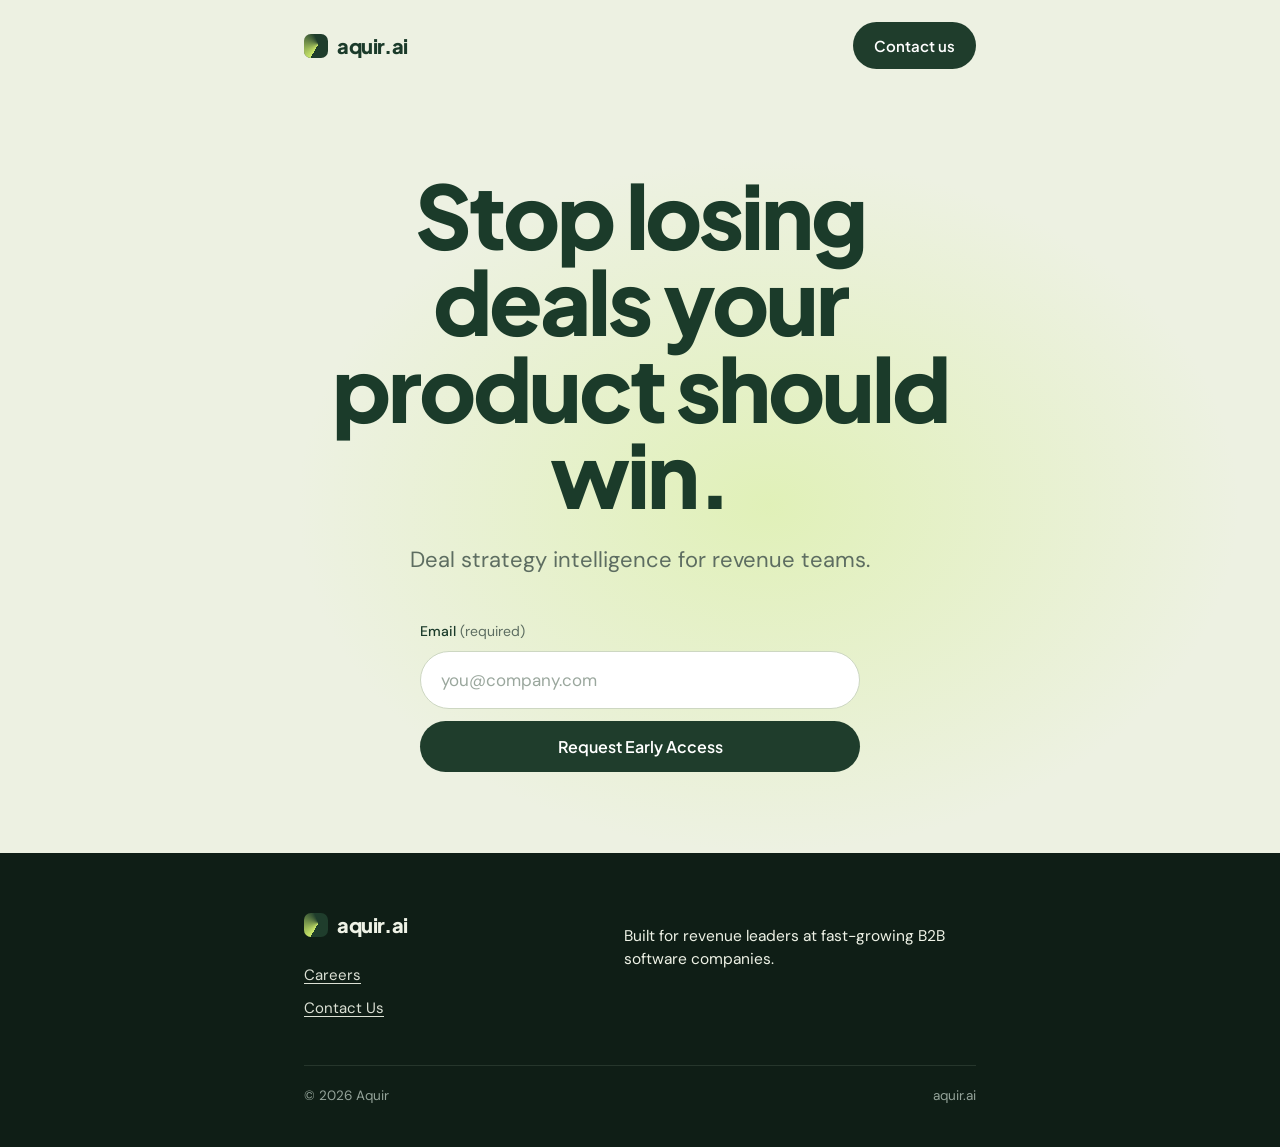
==== index.html @ c0e32411 "feat: aquir.ai early-access homepage (static, GitHub Pages)" ====
<!doctype html>
<html lang="en">
<head>
  <meta charset="utf-8" />
  <meta name="viewport" content="width=device-width, initial-scale=1" />
  <title>aquir.ai — Deal strategy intelligence for revenue teams</title>
  <meta name="description" content="Aquir is deal strategy intelligence for revenue teams. Stop losing deals your product should win. Request early access." />
  <meta name="theme-color" content="#edf1e2" />

  <meta property="og:type" content="website" />
  <meta property="og:title" content="aquir.ai — Deal strategy intelligence for revenue teams" />
  <meta property="og:description" content="Stop losing deals your product should win." />
  <meta property="og:url" content="https://aquir.ai" />

  <link rel="preconnect" href="https://fonts.googleapis.com" />
  <link rel="preconnect" href="https://fonts.gstatic.com" crossorigin />
  <link href="https://fonts.googleapis.com/css2?family=DM+Sans:opsz,wght@9..40,400;9..40,500&family=Plus+Jakarta+Sans:wght@600;700;800&display=swap" rel="stylesheet" />

  <link rel="stylesheet" href="styles.css" />
  <link rel="icon" href="data:image/svg+xml,<svg xmlns='http://www.w3.org/2000/svg' viewBox='0 0 32 32'><rect width='32' height='32' rx='8' fill='%231f3d2c'/><path d='M21 8 A11 11 0 0 0 9 20' fill='none' stroke='%23cdea6a' stroke-width='5'/></svg>" />
</head>
<body>

  <header class="nav">
    <div class="wrap nav__inner">
      <a class="brand" href="/" aria-label="aquir.ai home">
        <span class="brand__mark" aria-hidden="true"></span>
        aquir.ai
      </a>
      <a class="btn" href="mailto:hello@aquir.ai?subject=Contact%20Aquir">Contact us</a>
    </div>
  </header>

  <main class="hero">
    <div class="wrap">
      <h1>Stop losing deals your product should win.</h1>
      <p class="hero__sub">Deal strategy intelligence for revenue teams.</p>

      <!-- Early-access capture.
           Static site: set `action` to a form endpoint (e.g. a free Formspree form)
           to collect real signups. Until then, the button just shows the confirmation. -->
      <form class="signup" id="signup" action="" method="POST" novalidate>
        <label for="email">Email <span>(required)</span></label>
        <input id="email" name="email" type="email" required placeholder="you@company.com" autocomplete="email" />
        <button type="submit">Request Early Access</button>
      </form>
      <p class="signup__ok" id="signup-ok" hidden>Thanks — you're on the early-access list.</p>
    </div>
  </main>

  <footer class="footer">
    <div class="wrap">
      <div class="footer__top">
        <div>
          <a class="brand" href="/" aria-label="aquir.ai home">
            <span class="brand__mark" aria-hidden="true"></span> aquir.ai
          </a>
          <nav class="footer__links" aria-label="Footer">
            <a href="mailto:hello@aquir.ai?subject=Careers%20at%20Aquir">Careers</a>
            <a href="mailto:hello@aquir.ai?subject=Contact%20Aquir">Contact Us</a>
          </nav>
        </div>
        <p class="footer__blurb">Built for revenue leaders at fast-growing B2B software companies.</p>
      </div>
      <div class="footer__bar">
        <span>&copy; <span id="year">2026</span> Aquir</span>
        <span>aquir.ai</span>
      </div>
    </div>
  </footer>

  <script>
    document.getElementById('year').textContent = new Date().getFullYear();

    var form = document.getElementById('signup');
    var ok = document.getElementById('signup-ok');
    form.addEventListener('submit', function (e) {
      var email = form.email;
      if (!email.value || !email.checkValidity()) { email.reportValidity(); e.preventDefault(); return; }
      // No backend wired yet — confirm client-side instead of 404-ing.
      if (!form.getAttribute('action')) {
        e.preventDefault();
        form.hidden = true;
        ok.hidden = false;
      }
    });
  </script>
</body>
</html>
---- styles.css ----
/* ============================================================
   aquir.ai — early-access homepage (simple, single screen)
   Deep forest green on pale sage; Plus Jakarta Sans / DM Sans.
   Static, no build step. GitHub Pages ready.
   ============================================================ */

:root {
  --bg:          #edf1e2;   /* pale sage canvas */
  --ink:         #1b3b2a;   /* deep forest green — headline + text */
  --muted:       #5d6d61;   /* subtext */
  --green:       #1f3d2c;   /* buttons */
  --green-hover: #2b4f39;
  --card:        #ffffff;   /* input */
  --line:        #cdd7c2;   /* input border */
  --lime:        #cdea6a;   /* small accents / focus */

  --footer-bg:   #0f1e16;
  --footer-fg:   #eef2e6;
  --footer-mut:  #94a399;
  --footer-line: #26362c;

  --maxw: 720px;
  --ease: cubic-bezier(.2, .7, .2, 1);
}

*, *::before, *::after { box-sizing: border-box; }
html { -webkit-text-size-adjust: 100%; }
body {
  margin: 0;
  min-height: 100vh;
  display: flex;
  flex-direction: column;
  background: var(--bg);
  color: var(--ink);
  font-family: "DM Sans", ui-sans-serif, system-ui, sans-serif;
  font-size: 17px;
  line-height: 1.55;
  -webkit-font-smoothing: antialiased;
  /* warm glow behind the hero, like the reference */
  background-image: radial-gradient(760px 560px at 60% 44%, rgba(214,240,150,.55), transparent 62%);
  background-repeat: no-repeat;
}
a { color: inherit; text-decoration: none; }
img, svg { display: block; max-width: 100%; }
h1 {
  font-family: "Plus Jakarta Sans", ui-sans-serif, system-ui, sans-serif;
  font-weight: 800;
  letter-spacing: -0.035em;
  line-height: 0.98;
  margin: 0;
}
::selection { background: var(--lime); color: var(--ink); }
:focus-visible { outline: 3px solid var(--green); outline-offset: 3px; border-radius: 6px; }

.wrap { width: 100%; max-width: var(--maxw); margin-inline: auto; padding-inline: 24px; }

/* ------------------------------ header -------------------------------- */
.nav { padding: 22px 0; }
.nav__inner { display: flex; align-items: center; justify-content: space-between; }
.brand {
  display: inline-flex; align-items: center; gap: 9px;
  font-family: "Plus Jakarta Sans"; font-weight: 800; font-size: 20px;
  letter-spacing: -.02em; color: var(--ink);
}
.brand__mark {
  width: 24px; height: 24px; border-radius: 7px; background: var(--green);
  position: relative; overflow: hidden; flex: none;
}
.brand__mark::after {
  content: ""; position: absolute; inset: 0;
  background: conic-gradient(from 210deg at 60% 42%, var(--lime) 0deg, transparent 128deg);
}
.btn {
  display: inline-flex; align-items: center; justify-content: center;
  font-family: "Plus Jakarta Sans"; font-weight: 600; font-size: 15px;
  padding: 11px 20px; border-radius: 999px; border: 1px solid transparent;
  background: var(--green); color: #fff; cursor: pointer;
  transition: background .18s var(--ease), transform .18s var(--ease);
}
.btn:hover { background: var(--green-hover); transform: translateY(-1px); }

/* ------------------------------- hero --------------------------------- */
.hero {
  flex: 1;
  display: flex; flex-direction: column; align-items: center; justify-content: center;
  text-align: center;
  padding: clamp(40px, 9vh, 96px) 0 clamp(48px, 9vh, 104px);
}
.hero h1 {
  font-size: clamp(44px, 8.5vw, 88px);
  color: var(--ink);
  max-width: 12ch;
}
.hero__sub {
  margin: 26px 0 0;
  font-size: clamp(18px, 2.6vw, 22px);
  color: var(--muted);
}

/* signup form */
.signup { width: 100%; max-width: 440px; margin: 44px auto 0; text-align: left; }
.signup label {
  display: block; font-size: 14px; font-weight: 500; color: var(--ink); margin-bottom: 8px;
}
.signup label span { color: var(--muted); font-weight: 400; }
.signup input {
  width: 100%; font: inherit; color: var(--ink);
  padding: 15px 20px; border-radius: 999px;
  background: var(--card); border: 1px solid var(--line);
  transition: border-color .15s, box-shadow .15s;
}
.signup input::placeholder { color: #9aa79d; }
.signup input:focus { outline: none; border-color: var(--green); box-shadow: 0 0 0 3px rgba(31,61,44,.14); }
.signup button {
  width: 100%; margin-top: 12px;
  font-family: "Plus Jakarta Sans"; font-weight: 600; font-size: 16px;
  padding: 15px 20px; border-radius: 999px; border: 0;
  background: var(--green); color: #fff; cursor: pointer;
  transition: background .18s var(--ease), transform .18s var(--ease);
}
.signup button:hover { background: var(--green-hover); transform: translateY(-1px); }
.signup button:disabled { opacity: .6; cursor: default; transform: none; }
.signup__ok {
  margin: 18px auto 0; max-width: 440px; text-align: center;
  color: var(--green); font-weight: 500;
}
.signup__ok[hidden] { display: none; }

/* ------------------------------ footer -------------------------------- */
.footer { background: var(--footer-bg); color: var(--footer-fg); padding: 56px 0 40px; }
.footer__top {
  display: flex; justify-content: space-between; gap: 40px; flex-wrap: wrap;
}
.footer .brand { color: var(--footer-fg); }
.footer__links { margin-top: 20px; display: flex; flex-direction: column; gap: 10px; }
.footer__links a { color: var(--footer-fg); font-size: 15px; text-decoration: underline; text-underline-offset: 3px; opacity: .92; }
.footer__links a:hover { opacity: 1; }
.footer__blurb { max-width: 32ch; color: var(--footer-fg); font-size: 15.5px; line-height: 1.5; }
.footer__bar {
  margin-top: 44px; padding-top: 20px; border-top: 1px solid var(--footer-line);
  display: flex; justify-content: space-between; flex-wrap: wrap; gap: 10px;
  font-size: 13.5px; color: var(--footer-mut);
}
@media (max-width: 560px) { .footer__blurb { max-width: none; } }
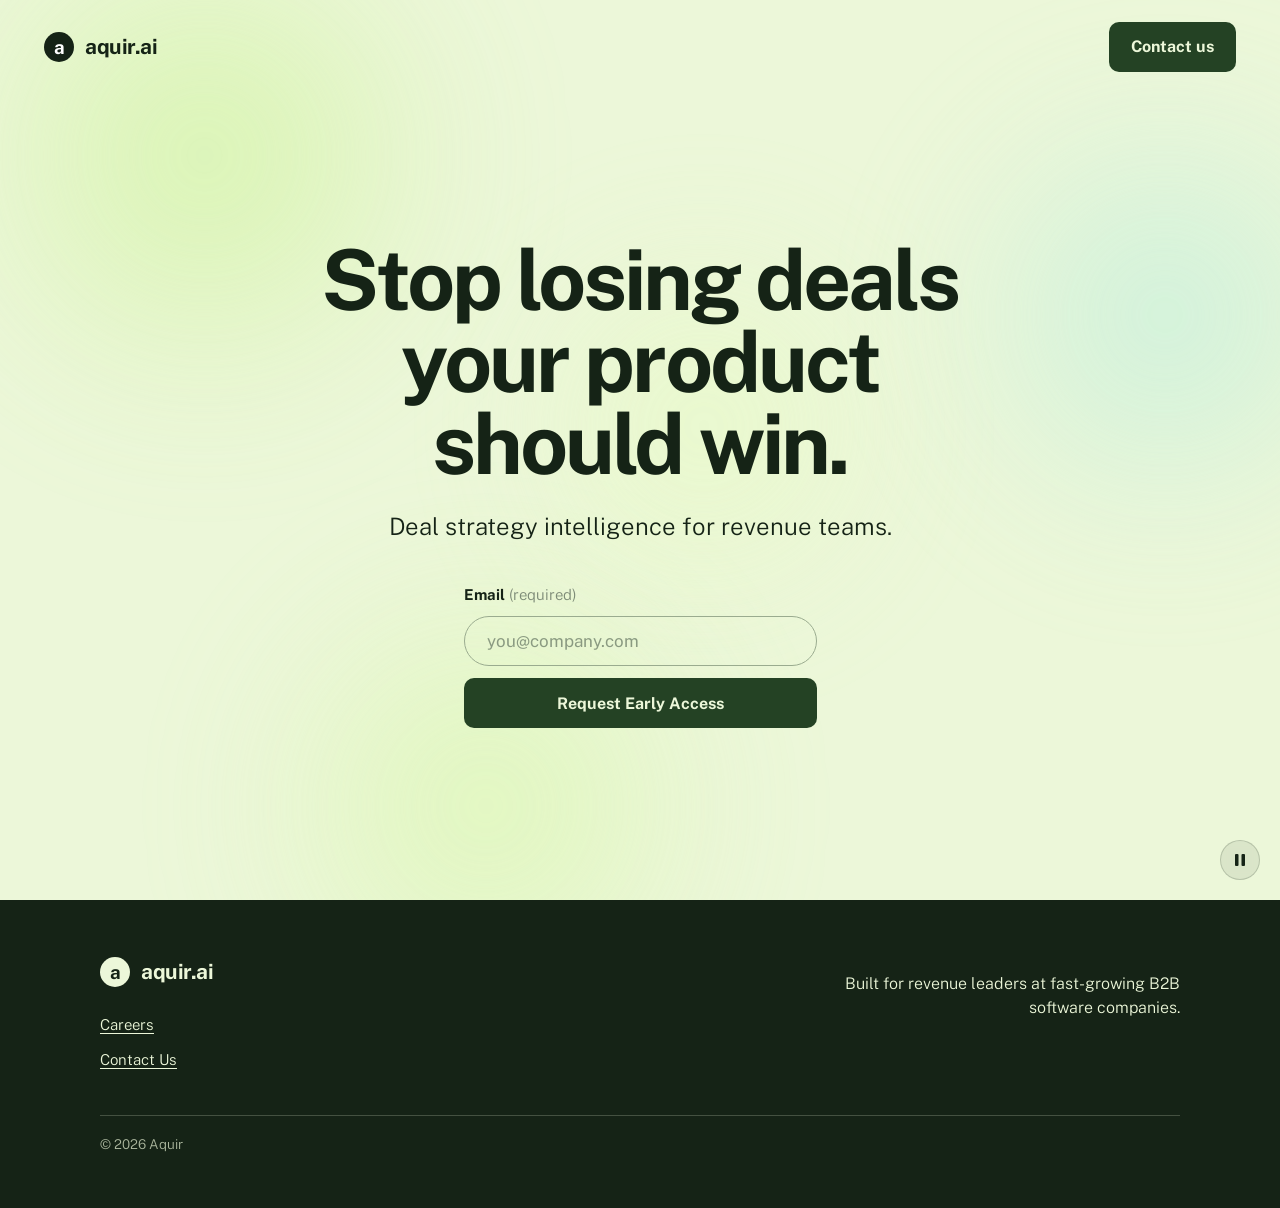
==== commit be37b164: "feat: redesign homepage per spec (Public Sans, animated blob hero, dark-green/cream palette)" ====
--- a/index.html
+++ b/index.html
@@ -5,7 +5,7 @@
   <meta name="viewport" content="width=device-width, initial-scale=1" />
   <title>aquir.ai — Deal strategy intelligence for revenue teams</title>
   <meta name="description" content="Aquir is deal strategy intelligence for revenue teams. Stop losing deals your product should win. Request early access." />
-  <meta name="theme-color" content="#edf1e2" />
+  <meta name="theme-color" content="#ECF7D9" />
 
   <meta property="og:type" content="website" />
   <meta property="og:title" content="aquir.ai — Deal strategy intelligence for revenue teams" />
@@ -14,75 +14,102 @@
 
   <link rel="preconnect" href="https://fonts.googleapis.com" />
   <link rel="preconnect" href="https://fonts.gstatic.com" crossorigin />
-  <link href="https://fonts.googleapis.com/css2?family=DM+Sans:opsz,wght@9..40,400;9..40,500&family=Plus+Jakarta+Sans:wght@600;700;800&display=swap" rel="stylesheet" />
+  <link href="https://fonts.googleapis.com/css2?family=Public+Sans:wght@300;500;700&display=swap" rel="stylesheet" />
 
   <link rel="stylesheet" href="styles.css" />
-  <link rel="icon" href="data:image/svg+xml,<svg xmlns='http://www.w3.org/2000/svg' viewBox='0 0 32 32'><rect width='32' height='32' rx='8' fill='%231f3d2c'/><path d='M21 8 A11 11 0 0 0 9 20' fill='none' stroke='%23cdea6a' stroke-width='5'/></svg>" />
+  <link rel="icon" href="data:image/svg+xml,<svg xmlns='http://www.w3.org/2000/svg' viewBox='0 0 32 32'><circle cx='16' cy='16' r='16' fill='%23152316'/><text x='16' y='23' text-anchor='middle' font-family='sans-serif' font-weight='700' font-size='20' fill='%23ECF7D9'>a</text></svg>" />
 </head>
 <body>
 
-  <header class="nav">
-    <div class="wrap nav__inner">
+  <!-- ============================= HERO ============================= -->
+  <section class="hero" id="hero">
+    <div class="blobs" aria-hidden="true">
+      <span class="blob blob--1"></span>
+      <span class="blob blob--2"></span>
+      <span class="blob blob--3"></span>
+      <span class="blob blob--4"></span>
+    </div>
+
+    <header class="site-header">
       <a class="brand" href="/" aria-label="aquir.ai home">
-        <span class="brand__mark" aria-hidden="true"></span>
+        <svg class="brand__mark" viewBox="0 0 32 32" aria-hidden="true">
+          <circle cx="16" cy="16" r="16" fill="#152316" />
+          <text x="16" y="23" text-anchor="middle" font-weight="700" font-size="20" fill="#ffffff">a</text>
+        </svg>
         aquir.ai
       </a>
-      <a class="btn" href="mailto:hello@aquir.ai?subject=Contact%20Aquir">Contact us</a>
-    </div>
-  </header>
+      <a class="btn btn--contact" href="mailto:hello@aquir.ai?subject=Contact%20Aquir">Contact us</a>
+    </header>
 
-  <main class="hero">
-    <div class="wrap">
-      <h1>Stop losing deals your product should win.</h1>
-      <p class="hero__sub">Deal strategy intelligence for revenue teams.</p>
+    <div class="hero__content">
+      <h1>Stop losing deals<br />your product<br />should win.</h1>
+      <p class="sub">Deal strategy intelligence for revenue teams.</p>
 
-      <!-- Early-access capture.
-           Static site: set `action` to a form endpoint (e.g. a free Formspree form)
-           to collect real signups. Until then, the button just shows the confirmation. -->
+      <!-- Early-access capture. Static site: set `action` to a form endpoint
+           (e.g. a free Formspree form) to collect real signups. Until then the
+           button just shows the confirmation. -->
       <form class="signup" id="signup" action="" method="POST" novalidate>
-        <label for="email">Email <span>(required)</span></label>
+        <label class="signup__label" for="email"><b>Email</b><span class="req">(required)</span></label>
         <input id="email" name="email" type="email" required placeholder="you@company.com" autocomplete="email" />
         <button type="submit">Request Early Access</button>
       </form>
       <p class="signup__ok" id="signup-ok" hidden>Thanks — you're on the early-access list.</p>
     </div>
-  </main>
 
-  <footer class="footer">
-    <div class="wrap">
-      <div class="footer__top">
+    <button class="motion-toggle" id="motion-toggle" type="button" aria-pressed="false" aria-label="Pause background animation">
+      <svg class="ic ic--pause" viewBox="0 0 16 16" aria-hidden="true"><rect x="3" y="2" width="3.5" height="12" rx="1"/><rect x="9.5" y="2" width="3.5" height="12" rx="1"/></svg>
+      <svg class="ic ic--play" viewBox="0 0 16 16" aria-hidden="true"><path d="M4 2.5l9 5.5-9 5.5z"/></svg>
+    </button>
+  </section>
+
+  <!-- ============================ FOOTER ============================ -->
+  <footer class="site-footer">
+    <div class="site-footer__inner">
+      <div class="site-footer__cols">
         <div>
           <a class="brand" href="/" aria-label="aquir.ai home">
-            <span class="brand__mark" aria-hidden="true"></span> aquir.ai
+            <svg class="brand__mark" viewBox="0 0 32 32" aria-hidden="true">
+              <circle cx="16" cy="16" r="16" fill="#ECF7D9" />
+              <text x="16" y="23" text-anchor="middle" font-weight="700" font-size="20" fill="#152316">a</text>
+            </svg>
+            aquir.ai
           </a>
-          <nav class="footer__links" aria-label="Footer">
+          <nav class="footer-links" aria-label="Footer">
             <a href="mailto:hello@aquir.ai?subject=Careers%20at%20Aquir">Careers</a>
             <a href="mailto:hello@aquir.ai?subject=Contact%20Aquir">Contact Us</a>
           </nav>
         </div>
-        <p class="footer__blurb">Built for revenue leaders at fast-growing B2B software companies.</p>
+        <p class="site-footer__blurb">Built for revenue leaders at fast-growing B2B software companies.</p>
       </div>
-      <div class="footer__bar">
-        <span>&copy; <span id="year">2026</span> Aquir</span>
-        <span>aquir.ai</span>
-      </div>
+      <hr class="site-footer__rule" />
+      <p class="site-footer__copy">&copy; <span id="year">2026</span> Aquir</p>
     </div>
   </footer>
 
   <script>
     document.getElementById('year').textContent = new Date().getFullYear();
 
+    // motion pause/play toggle
+    var hero = document.getElementById('hero');
+    var toggle = document.getElementById('motion-toggle');
+    if (matchMedia('(prefers-reduced-motion: reduce)').matches) {
+      hero.classList.add('is-paused');
+      toggle.setAttribute('aria-pressed', 'true');
+      toggle.setAttribute('aria-label', 'Play background animation');
+    }
+    toggle.addEventListener('click', function () {
+      var paused = hero.classList.toggle('is-paused');
+      toggle.setAttribute('aria-pressed', String(paused));
+      toggle.setAttribute('aria-label', (paused ? 'Play' : 'Pause') + ' background animation');
+    });
+
+    // email capture — confirm client-side until a form backend is wired
     var form = document.getElementById('signup');
     var ok = document.getElementById('signup-ok');
     form.addEventListener('submit', function (e) {
       var email = form.email;
       if (!email.value || !email.checkValidity()) { email.reportValidity(); e.preventDefault(); return; }
-      // No backend wired yet — confirm client-side instead of 404-ing.
-      if (!form.getAttribute('action')) {
-        e.preventDefault();
-        form.hidden = true;
-        ok.hidden = false;
-      }
+      if (!form.getAttribute('action')) { e.preventDefault(); form.hidden = true; ok.hidden = false; }
     });
   </script>
 </body>
--- a/styles.css
+++ b/styles.css
@@ -1,144 +1,187 @@
 /* ============================================================
-   aquir.ai — early-access homepage (simple, single screen)
-   Deep forest green on pale sage; Plus Jakarta Sans / DM Sans.
-   Static, no build step. GitHub Pages ready.
+   aquir.ai — single-page marketing site
+   Public Sans · dark-green / cream-green palette
+   Two sections: hero (animated blobs) + footer. No build step.
    ============================================================ */
 
 :root {
-  --bg:          #edf1e2;   /* pale sage canvas */
-  --ink:         #1b3b2a;   /* deep forest green — headline + text */
-  --muted:       #5d6d61;   /* subtext */
-  --green:       #1f3d2c;   /* buttons */
-  --green-hover: #2b4f39;
-  --card:        #ffffff;   /* input */
-  --line:        #cdd7c2;   /* input border */
-  --lime:        #cdea6a;   /* small accents / focus */
+  --ink:         #152316;   /* headings, footer bg, body text (near-black dark green) */
+  --btn:         #244224;   /* button backgrounds (medium dark green) */
+  --cream-green: #ECF7D9;   /* button/footer text, hero base background */
+  --cream:       #F2EDE9;   /* fallback page background (muted cream) */
 
-  --footer-bg:   #0f1e16;
-  --footer-fg:   #eef2e6;
-  --footer-mut:  #94a399;
-  --footer-line: #26362c;
+  --r-btn:  10px;           /* rectangular buttons */
+  --r-pill: 27px;           /* email input */
 
-  --maxw: 720px;
-  --ease: cubic-bezier(.2, .7, .2, 1);
+  --maxw-hero: 760px;
+  --maxw-foot: 1080px;
+  --ease: cubic-bezier(.4, 0, .2, 1);
 }
 
 *, *::before, *::after { box-sizing: border-box; }
 html { -webkit-text-size-adjust: 100%; }
 body {
   margin: 0;
+  background: var(--cream);
+  color: var(--ink);
+  font-family: "Public Sans", ui-sans-serif, system-ui, sans-serif;
+  font-weight: 300;
+  font-size: 17px;
+  line-height: 1.5;
+  -webkit-font-smoothing: antialiased;
+  overflow-x: hidden;
+}
+a { color: inherit; }
+img, svg { display: block; }
+h1 { margin: 0; }
+:focus-visible { outline: 3px solid var(--btn); outline-offset: 3px; border-radius: 6px; }
+::selection { background: var(--btn); color: var(--cream-green); }
+
+/* --------------------------- shared bits ------------------------------ */
+.brand { display: inline-flex; align-items: center; gap: 11px; font-weight: 700; font-size: 21px; letter-spacing: -.02em; text-decoration: none; }
+.brand__mark { width: 30px; height: 30px; flex: none; }
+.brand__mark text { font-family: "Public Sans", sans-serif; }
+
+.btn {
+  display: inline-flex; align-items: center; justify-content: center;
+  font-family: inherit; font-weight: 700; font-size: 16px; line-height: 1;
+  background: var(--btn); color: var(--cream-green);
+  border: 0; border-radius: var(--r-btn); cursor: pointer;
+  text-decoration: none;
+  transition: background .18s var(--ease), transform .18s var(--ease);
+}
+.btn:hover { background: #1c351c; transform: translateY(-1px); }
+.btn:active { transform: translateY(0); }
+
+/* ============================== HERO ================================== */
+.hero {
+  position: relative;
   min-height: 100vh;
+  min-height: 100svh;
   display: flex;
   flex-direction: column;
-  background: var(--bg);
-  color: var(--ink);
-  font-family: "DM Sans", ui-sans-serif, system-ui, sans-serif;
-  font-size: 17px;
-  line-height: 1.55;
-  -webkit-font-smoothing: antialiased;
-  /* warm glow behind the hero, like the reference */
-  background-image: radial-gradient(760px 560px at 60% 44%, rgba(214,240,150,.55), transparent 62%);
-  background-repeat: no-repeat;
+  background: var(--cream-green);
+  overflow: hidden;
+  isolation: isolate;
 }
-a { color: inherit; text-decoration: none; }
-img, svg { display: block; max-width: 100%; }
-h1 {
-  font-family: "Plus Jakarta Sans", ui-sans-serif, system-ui, sans-serif;
-  font-weight: 800;
-  letter-spacing: -0.035em;
-  line-height: 0.98;
-  margin: 0;
+
+/* animated soft-focus blobs (CSS-only) */
+.blobs { position: absolute; inset: 0; z-index: -1; pointer-events: none; }
+.blob {
+  position: absolute; border-radius: 50%;
+  filter: blur(72px); opacity: .72; will-change: transform;
 }
-::selection { background: var(--lime); color: var(--ink); }
-:focus-visible { outline: 3px solid var(--green); outline-offset: 3px; border-radius: 6px; }
+.blob--1 { width: 44vmax; height: 44vmax; top: -14%; left: -6%;
+  background: radial-gradient(circle at 50% 50%, #cef39c, transparent 68%);
+  animation: drift1 19s var(--ease) infinite; }
+.blob--2 { width: 38vmax; height: 38vmax; top: 8%; right: -10%;
+  background: radial-gradient(circle at 50% 50%, #bdeede, transparent 68%);
+  animation: drift2 23s var(--ease) infinite; }
+.blob--3 { width: 40vmax; height: 40vmax; bottom: -18%; left: 18%;
+  background: radial-gradient(circle at 50% 50%, #d9f7ad, transparent 68%);
+  animation: drift3 27s var(--ease) infinite; }
+.blob--4 { width: 30vmax; height: 30vmax; top: 26%; left: 40%;
+  background: radial-gradient(circle at 50% 50%, #e7fbc2, transparent 70%);
+  animation: drift4 21s var(--ease) infinite; }
 
-.wrap { width: 100%; max-width: var(--maxw); margin-inline: auto; padding-inline: 24px; }
+@keyframes drift1 { 0%,100% { transform: translate(0,0) scale(1); } 50% { transform: translate(6vw, 5vh) scale(1.14); } }
+@keyframes drift2 { 0%,100% { transform: translate(0,0) scale(1.05); } 50% { transform: translate(-5vw, 6vh) scale(.92); } }
+@keyframes drift3 { 0%,100% { transform: translate(0,0) scale(1); } 50% { transform: translate(4vw, -6vh) scale(1.1); } }
+@keyframes drift4 { 0%,100% { transform: translate(0,0) scale(.95); } 50% { transform: translate(-6vw, -4vh) scale(1.12); } }
 
-/* ------------------------------ header -------------------------------- */
-.nav { padding: 22px 0; }
-.nav__inner { display: flex; align-items: center; justify-content: space-between; }
-.brand {
-  display: inline-flex; align-items: center; gap: 9px;
-  font-family: "Plus Jakarta Sans"; font-weight: 800; font-size: 20px;
-  letter-spacing: -.02em; color: var(--ink);
+.hero.is-paused .blob { animation-play-state: paused; }
+@media (prefers-reduced-motion: reduce) { .blob { animation: none !important; } }
+
+/* header — transparent, on the hero */
+.site-header {
+  flex: none;
+  display: flex; align-items: center; justify-content: space-between;
+  gap: 16px;
+  padding: 22px clamp(20px, 5vw, 44px);
 }
-.brand__mark {
-  width: 24px; height: 24px; border-radius: 7px; background: var(--green);
-  position: relative; overflow: hidden; flex: none;
-}
-.brand__mark::after {
-  content: ""; position: absolute; inset: 0;
-  background: conic-gradient(from 210deg at 60% 42%, var(--lime) 0deg, transparent 128deg);
-}
-.btn {
-  display: inline-flex; align-items: center; justify-content: center;
-  font-family: "Plus Jakarta Sans"; font-weight: 600; font-size: 15px;
-  padding: 11px 20px; border-radius: 999px; border: 1px solid transparent;
-  background: var(--green); color: #fff; cursor: pointer;
-  transition: background .18s var(--ease), transform .18s var(--ease);
-}
-.btn:hover { background: var(--green-hover); transform: translateY(-1px); }
+.site-header .brand { color: var(--ink); }
+.btn--contact { padding: 17px 22px; }
 
-/* ------------------------------- hero --------------------------------- */
-.hero {
+/* hero content — centered constrained column */
+.hero__content {
   flex: 1;
   display: flex; flex-direction: column; align-items: center; justify-content: center;
   text-align: center;
-  padding: clamp(40px, 9vh, 96px) 0 clamp(48px, 9vh, 104px);
+  width: 100%; max-width: var(--maxw-hero);
+  margin-inline: auto;
+  padding: clamp(32px, 6vh, 72px) 24px clamp(64px, 9vh, 104px);
 }
 .hero h1 {
-  font-size: clamp(44px, 8.5vw, 88px);
+  font-weight: 700;
+  font-size: clamp(34px, 9vw, 84px);
+  line-height: 0.98;
+  letter-spacing: -0.035em;
   color: var(--ink);
-  max-width: 12ch;
+  overflow-wrap: break-word;
 }
-.hero__sub {
-  margin: 26px 0 0;
-  font-size: clamp(18px, 2.6vw, 22px);
-  color: var(--muted);
+.hero .sub {
+  margin: 22px 0 0;
+  font-weight: 300;
+  font-size: clamp(18px, 3.2vw, 24px);
+  color: var(--ink);
 }
 
-/* signup form */
-.signup { width: 100%; max-width: 440px; margin: 44px auto 0; text-align: left; }
-.signup label {
-  display: block; font-size: 14px; font-weight: 500; color: var(--ink); margin-bottom: 8px;
-}
-.signup label span { color: var(--muted); font-weight: 400; }
+/* email capture */
+.signup { margin-top: 40px; width: 100%; max-width: 353px; text-align: left; }
+.signup__label { display: block; margin-bottom: 10px; font-size: 15px; }
+.signup__label b { font-weight: 700; }
+.signup__label .req { color: #7c8a76; font-weight: 300; margin-left: 4px; }
 .signup input {
-  width: 100%; font: inherit; color: var(--ink);
-  padding: 15px 20px; border-radius: 999px;
-  background: var(--card); border: 1px solid var(--line);
+  width: 100%; height: 50px;
+  padding: 0 22px;
+  font: inherit; font-weight: 400; color: var(--ink);
+  background: transparent;
+  border: 1px solid #9aab8f;
+  border-radius: var(--r-pill);
   transition: border-color .15s, box-shadow .15s;
 }
-.signup input::placeholder { color: #9aa79d; }
-.signup input:focus { outline: none; border-color: var(--green); box-shadow: 0 0 0 3px rgba(31,61,44,.14); }
+.signup input::placeholder { color: #8a9a81; }
+.signup input:focus { outline: none; border-color: var(--btn); box-shadow: 0 0 0 3px rgba(36,66,36,.16); }
 .signup button {
-  width: 100%; margin-top: 12px;
-  font-family: "Plus Jakarta Sans"; font-weight: 600; font-size: 16px;
-  padding: 15px 20px; border-radius: 999px; border: 0;
-  background: var(--green); color: #fff; cursor: pointer;
+  width: 100%; height: 50px; margin-top: 12px;
+  font-family: inherit; font-weight: 700; font-size: 16px;
+  color: var(--cream-green); background: var(--btn);
+  border: 0; border-radius: var(--r-btn); cursor: pointer;
   transition: background .18s var(--ease), transform .18s var(--ease);
 }
-.signup button:hover { background: var(--green-hover); transform: translateY(-1px); }
-.signup button:disabled { opacity: .6; cursor: default; transform: none; }
-.signup__ok {
-  margin: 18px auto 0; max-width: 440px; text-align: center;
-  color: var(--green); font-weight: 500;
-}
+.signup button:hover { background: #1c351c; transform: translateY(-1px); }
+.signup__ok { margin-top: 16px; max-width: 353px; font-weight: 500; color: var(--btn); }
 .signup__ok[hidden] { display: none; }
 
-/* ------------------------------ footer -------------------------------- */
-.footer { background: var(--footer-bg); color: var(--footer-fg); padding: 56px 0 40px; }
-.footer__top {
-  display: flex; justify-content: space-between; gap: 40px; flex-wrap: wrap;
+/* motion pause/play toggle — bottom-right of hero */
+.motion-toggle {
+  position: absolute; right: 20px; bottom: 20px; z-index: 2;
+  width: 40px; height: 40px; border-radius: 50%;
+  display: grid; place-items: center;
+  background: rgba(21,35,22,.08);
+  border: 1px solid rgba(21,35,22,.18);
+  color: var(--ink); cursor: pointer;
+  backdrop-filter: blur(4px);
+  transition: background .15s, transform .15s;
 }
-.footer .brand { color: var(--footer-fg); }
-.footer__links { margin-top: 20px; display: flex; flex-direction: column; gap: 10px; }
-.footer__links a { color: var(--footer-fg); font-size: 15px; text-decoration: underline; text-underline-offset: 3px; opacity: .92; }
-.footer__links a:hover { opacity: 1; }
-.footer__blurb { max-width: 32ch; color: var(--footer-fg); font-size: 15.5px; line-height: 1.5; }
-.footer__bar {
-  margin-top: 44px; padding-top: 20px; border-top: 1px solid var(--footer-line);
-  display: flex; justify-content: space-between; flex-wrap: wrap; gap: 10px;
-  font-size: 13.5px; color: var(--footer-mut);
+.motion-toggle:hover { background: rgba(21,35,22,.16); transform: scale(1.05); }
+.motion-toggle svg { width: 16px; height: 16px; fill: currentColor; }
+.hero:not(.is-paused) .ic--play { display: none; }
+.hero.is-paused .ic--pause { display: none; }
+
+/* ============================= FOOTER ================================= */
+.site-footer { background: var(--ink); color: var(--cream-green); padding: 56px clamp(20px, 5vw, 44px) 40px; }
+.site-footer__inner { max-width: var(--maxw-foot); margin-inline: auto; }
+.site-footer__cols { display: flex; justify-content: space-between; gap: 40px; flex-wrap: wrap; }
+.site-footer .brand { color: var(--cream-green); }
+.footer-links { margin-top: 20px; display: flex; flex-direction: column; gap: 12px; }
+.footer-links a { color: var(--cream-green); font-size: 15px; text-decoration: underline; text-underline-offset: 3px; }
+.footer-links a:hover { opacity: .85; }
+.site-footer__blurb { max-width: 34ch; text-align: right; font-size: 16px; line-height: 1.5; color: var(--cream-green); }
+.site-footer__rule { margin: 44px 0 18px; border: 0; border-top: 1px solid rgba(236,247,217,.22); }
+.site-footer__copy { font-size: 13.5px; color: rgba(236,247,217,.7); }
+
+@media (max-width: 620px) {
+  .site-footer__cols { flex-direction: column; gap: 28px; }
+  .site-footer__blurb { text-align: left; max-width: none; }
 }
-@media (max-width: 560px) { .footer__blurb { max-width: none; } }
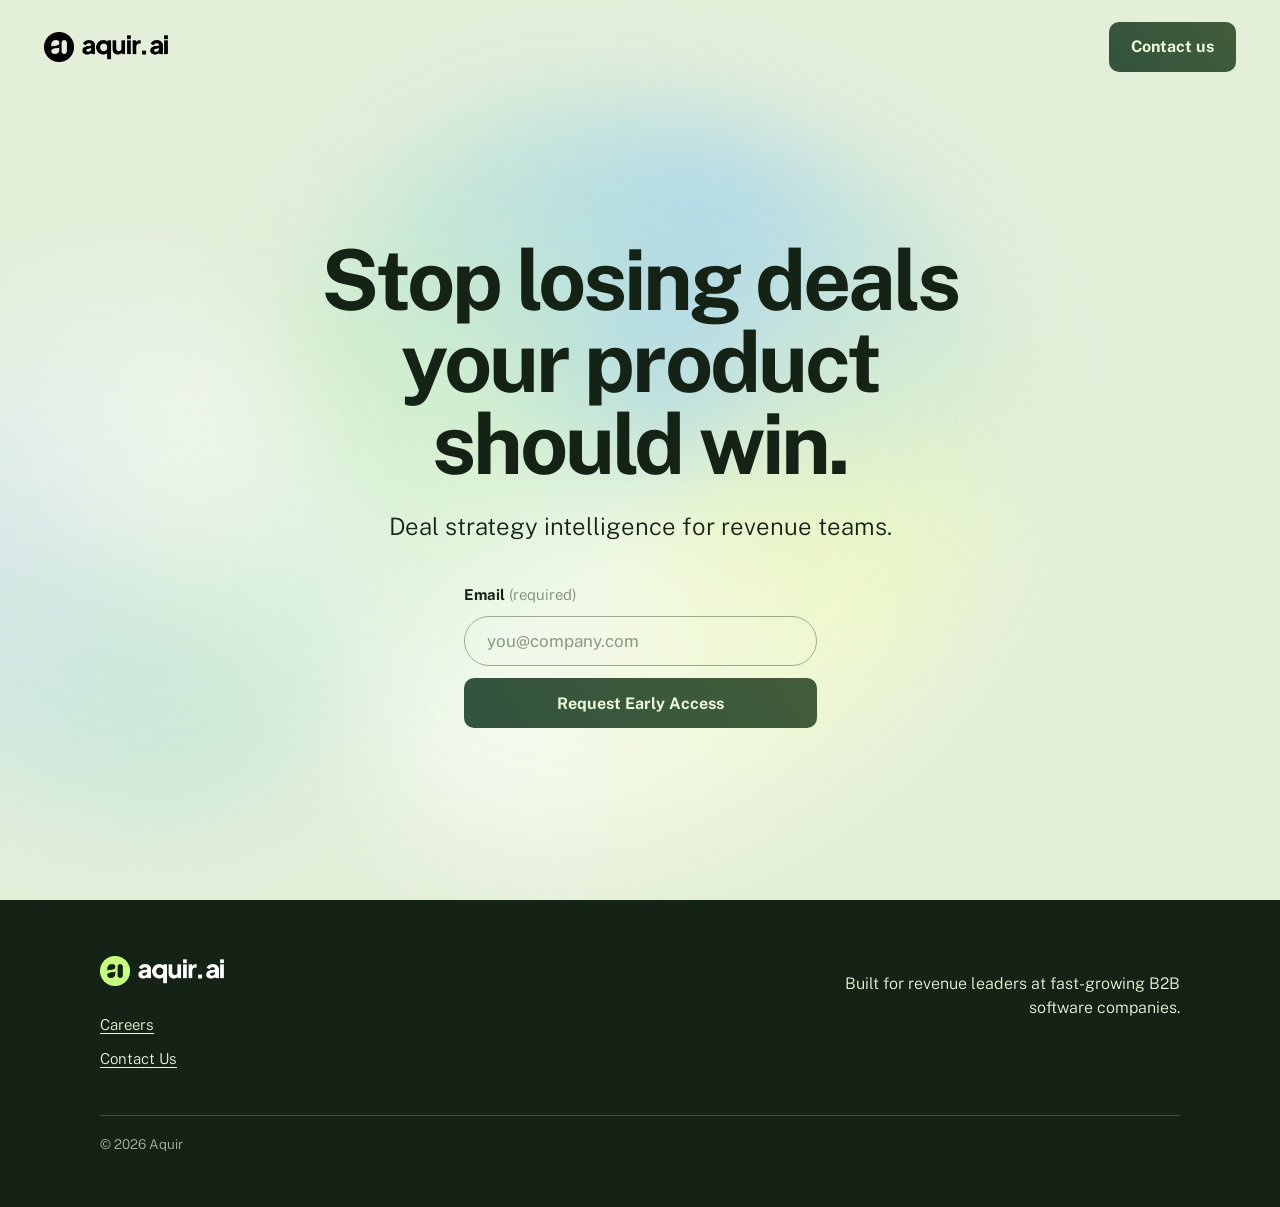
==== commit aad29cf1: "Refresh brand logos, hero background, and signup confirmation - Swap the SVG brand marks for image l" ====
--- a/index.html
+++ b/index.html
@@ -5,7 +5,7 @@
   <meta name="viewport" content="width=device-width, initial-scale=1" />
   <title>aquir.ai — Deal strategy intelligence for revenue teams</title>
   <meta name="description" content="Aquir is deal strategy intelligence for revenue teams. Stop losing deals your product should win. Request early access." />
-  <meta name="theme-color" content="#ECF7D9" />
+  <meta name="theme-color" content="#E4EFDA" />
 
   <meta property="og:type" content="website" />
   <meta property="og:title" content="aquir.ai — Deal strategy intelligence for revenue teams" />
@@ -24,19 +24,13 @@
   <!-- ============================= HERO ============================= -->
   <section class="hero" id="hero">
     <div class="blobs" aria-hidden="true">
-      <span class="blob blob--1"></span>
-      <span class="blob blob--2"></span>
-      <span class="blob blob--3"></span>
-      <span class="blob blob--4"></span>
+      <span class="blob blob--glow"></span>
+      <span class="blob blob--accent"></span>
     </div>
 
     <header class="site-header">
       <a class="brand" href="/" aria-label="aquir.ai home">
-        <svg class="brand__mark" viewBox="0 0 32 32" aria-hidden="true">
-          <circle cx="16" cy="16" r="16" fill="#152316" />
-          <text x="16" y="23" text-anchor="middle" font-weight="700" font-size="20" fill="#ffffff">a</text>
-        </svg>
-        aquir.ai
+        <img class="brand__img" src="assets/logo-dark.png" width="470" height="114" alt="aquir.ai" />
       </a>
       <a class="btn btn--contact" href="mailto:hello@aquir.ai?subject=Contact%20Aquir">Contact us</a>
     </header>
@@ -45,21 +39,26 @@
       <h1>Stop losing deals<br />your product<br />should win.</h1>
       <p class="sub">Deal strategy intelligence for revenue teams.</p>
 
-      <!-- Early-access capture. Static site: set `action` to a form endpoint
-           (e.g. a free Formspree form) to collect real signups. Until then the
-           button just shows the confirmation. -->
-      <form class="signup" id="signup" action="" method="POST" novalidate>
+      <!-- Early-access capture via Web3Forms (submissions emailed to the
+           registered inbox). The access_key is public by design — safe in HTML. -->
+      <form class="signup" id="signup" action="https://api.web3forms.com/submit" method="POST" novalidate>
+        <input type="hidden" name="access_key" value="b8186f8d-525e-4fec-a610-77e7c552d2ee" />
+        <input type="hidden" name="subject" value="New Aquir early-access signup" />
+        <input type="hidden" name="from_name" value="Aquir early-access form" />
+        <!-- honeypot: bots tick this; real users never see it -->
+        <input type="checkbox" name="botcheck" class="hp" tabindex="-1" autocomplete="off" aria-hidden="true" />
         <label class="signup__label" for="email"><b>Email</b><span class="req">(required)</span></label>
         <input id="email" name="email" type="email" required placeholder="you@company.com" autocomplete="email" />
         <button type="submit">Request Early Access</button>
       </form>
-      <p class="signup__ok" id="signup-ok" hidden>Thanks — you're on the early-access list.</p>
+      <div class="signup__ok" id="signup-ok" role="status" hidden>
+        <p class="signup__ok-title">You're on the list.</p>
+        <p>Your team already has the signals to win. Aquir turns them into a clear plan for every competitive deal and helps your team act on it.</p>
+        <p>We'll be in touch soon.</p>
+      </div>
+      <p class="signup__err" id="signup-err" role="alert" hidden>Something went wrong — please email <a href="mailto:hello@aquir.ai">hello@aquir.ai</a>.</p>
     </div>
 
-    <button class="motion-toggle" id="motion-toggle" type="button" aria-pressed="false" aria-label="Pause background animation">
-      <svg class="ic ic--pause" viewBox="0 0 16 16" aria-hidden="true"><rect x="3" y="2" width="3.5" height="12" rx="1"/><rect x="9.5" y="2" width="3.5" height="12" rx="1"/></svg>
-      <svg class="ic ic--play" viewBox="0 0 16 16" aria-hidden="true"><path d="M4 2.5l9 5.5-9 5.5z"/></svg>
-    </button>
   </section>
 
   <!-- ============================ FOOTER ============================ -->
@@ -68,11 +67,7 @@
       <div class="site-footer__cols">
         <div>
           <a class="brand" href="/" aria-label="aquir.ai home">
-            <svg class="brand__mark" viewBox="0 0 32 32" aria-hidden="true">
-              <circle cx="16" cy="16" r="16" fill="#ECF7D9" />
-              <text x="16" y="23" text-anchor="middle" font-weight="700" font-size="20" fill="#152316">a</text>
-            </svg>
-            aquir.ai
+            <img class="brand__img" src="assets/logo-white.png" width="235" height="57" alt="aquir.ai" />
           </a>
           <nav class="footer-links" aria-label="Footer">
             <a href="mailto:hello@aquir.ai?subject=Careers%20at%20Aquir">Careers</a>
@@ -89,27 +84,33 @@
   <script>
     document.getElementById('year').textContent = new Date().getFullYear();
 
-    // motion pause/play toggle
-    var hero = document.getElementById('hero');
-    var toggle = document.getElementById('motion-toggle');
-    if (matchMedia('(prefers-reduced-motion: reduce)').matches) {
-      hero.classList.add('is-paused');
-      toggle.setAttribute('aria-pressed', 'true');
-      toggle.setAttribute('aria-label', 'Play background animation');
-    }
-    toggle.addEventListener('click', function () {
-      var paused = hero.classList.toggle('is-paused');
-      toggle.setAttribute('aria-pressed', String(paused));
-      toggle.setAttribute('aria-label', (paused ? 'Play' : 'Pause') + ' background animation');
-    });
-
-    // email capture — confirm client-side until a form backend is wired
+    // email capture — POST to Web3Forms via AJAX, keep the inline confirmation
     var form = document.getElementById('signup');
     var ok = document.getElementById('signup-ok');
+    var err = document.getElementById('signup-err');
+    var submitBtn = form.querySelector('button[type="submit"]');
     form.addEventListener('submit', function (e) {
+      e.preventDefault();
       var email = form.email;
-      if (!email.value || !email.checkValidity()) { email.reportValidity(); e.preventDefault(); return; }
-      if (!form.getAttribute('action')) { e.preventDefault(); form.hidden = true; ok.hidden = false; }
+      if (!email.value || !email.checkValidity()) { email.reportValidity(); return; }
+      err.hidden = true;
+      submitBtn.disabled = true;
+      submitBtn.textContent = 'Sending…';
+      fetch('https://api.web3forms.com/submit', {
+        method: 'POST',
+        headers: { 'Content-Type': 'application/json', 'Accept': 'application/json' },
+        body: JSON.stringify(Object.fromEntries(new FormData(form)))
+      })
+        .then(function (r) { return r.json(); })
+        .then(function (data) {
+          if (data.success) { form.hidden = true; ok.hidden = false; }
+          else { throw new Error(data.message || 'submit failed'); }
+        })
+        .catch(function () {
+          submitBtn.disabled = false;
+          submitBtn.textContent = 'Request Early Access';
+          err.hidden = false;
+        });
     });
   </script>
 </body>
--- a/styles.css
+++ b/styles.css
@@ -7,8 +7,11 @@
 :root {
   --ink:         #152316;   /* headings, footer bg, body text (near-black dark green) */
   --btn:         #244224;   /* button backgrounds (medium dark green) */
-  --cream-green: #ECF7D9;   /* button/footer text, hero base background */
+  --cream-green: #ECF7D9;   /* button/footer text */
+  --hero-bg:     #E4EFDA;   /* hero base background (pale sage green) */
+  --glow:        #F6FBF1;   /* soft near-white mint glow */
   --cream:       #F2EDE9;   /* fallback page background (muted cream) */
+  --accent-sheen: linear-gradient(58deg, rgba(136,188,216,.14), rgba(243,255,193,.14)); /* subtle button sheen */
 
   --r-btn:  10px;           /* rectangular buttons */
   --r-pill: 27px;           /* email input */
@@ -41,16 +44,17 @@
 .brand { display: inline-flex; align-items: center; gap: 11px; font-weight: 700; font-size: 21px; letter-spacing: -.02em; text-decoration: none; }
 .brand__mark { width: 30px; height: 30px; flex: none; }
 .brand__mark text { font-family: "Public Sans", sans-serif; }
+.brand__img { height: 30px; width: auto; }
 
 .btn {
   display: inline-flex; align-items: center; justify-content: center;
   font-family: inherit; font-weight: 700; font-size: 16px; line-height: 1;
-  background: var(--btn); color: var(--cream-green);
+  background: var(--accent-sheen), var(--btn); color: var(--cream-green);
   border: 0; border-radius: var(--r-btn); cursor: pointer;
   text-decoration: none;
   transition: background .18s var(--ease), transform .18s var(--ease);
 }
-.btn:hover { background: #1c351c; transform: translateY(-1px); }
+.btn:hover { background: var(--accent-sheen), #1c351c; transform: translateY(-1px); }
 .btn:active { transform: translateY(0); }
 
 /* ============================== HERO ================================== */
@@ -60,34 +64,49 @@
   min-height: 100svh;
   display: flex;
   flex-direction: column;
-  background: var(--cream-green);
+  background: var(--hero-bg);
   overflow: hidden;
   isolation: isolate;
 }
 
-/* animated soft-focus blobs (CSS-only) */
+/* animated soft-focus glow (CSS-only) — one large mint blob + a subtle accent */
 .blobs { position: absolute; inset: 0; z-index: -1; pointer-events: none; }
-.blob {
-  position: absolute; border-radius: 50%;
-  filter: blur(72px); opacity: .72; will-change: transform;
+.blob { position: absolute; border-radius: 50%; will-change: transform; }
+
+/* primary: large twisting organic blob — morphs its silhouette and rotates
+   slowly while a conic gradient sweeps color around it (mint→blue→yellow) */
+.blob--glow {
+  width: 58vw; height: 58vw;
+  left: 21vw; top: 12%;
+  background: conic-gradient(from 210deg at 50% 50%,
+    #F6FBF1 0deg, #cfeecb 80deg, #a9d6ea 165deg, #eef8c4 255deg, #F6FBF1 360deg);
+  border-radius: 42% 58% 63% 37% / 45% 38% 62% 55%;
+  filter: blur(52px); opacity: .9;
+  animation: twist-glow 22s var(--ease) infinite;
 }
-.blob--1 { width: 44vmax; height: 44vmax; top: -14%; left: -6%;
-  background: radial-gradient(circle at 50% 50%, #cef39c, transparent 68%);
-  animation: drift1 19s var(--ease) infinite; }
-.blob--2 { width: 38vmax; height: 38vmax; top: 8%; right: -10%;
-  background: radial-gradient(circle at 50% 50%, #bdeede, transparent 68%);
-  animation: drift2 23s var(--ease) infinite; }
-.blob--3 { width: 40vmax; height: 40vmax; bottom: -18%; left: 18%;
-  background: radial-gradient(circle at 50% 50%, #d9f7ad, transparent 68%);
-  animation: drift3 27s var(--ease) infinite; }
-.blob--4 { width: 30vmax; height: 30vmax; top: 26%; left: 40%;
-  background: radial-gradient(circle at 50% 50%, #e7fbc2, transparent 70%);
-  animation: drift4 21s var(--ease) infinite; }
+/* secondary: smaller counter-twisting blob for organic depth, left side */
+.blob--accent {
+  width: 40vw; height: 40vw;
+  left: -12%; top: 34%;
+  background: conic-gradient(from 40deg at 50% 50%,
+    #F6FBF1 0deg, #bfe6d6 110deg, #cfe3ee 230deg, #F6FBF1 360deg);
+  border-radius: 58% 42% 38% 62% / 55% 62% 38% 45%;
+  filter: blur(56px); opacity: .7;
+  animation: twist-accent 18s var(--ease) infinite;
+}
 
-@keyframes drift1 { 0%,100% { transform: translate(0,0) scale(1); } 50% { transform: translate(6vw, 5vh) scale(1.14); } }
-@keyframes drift2 { 0%,100% { transform: translate(0,0) scale(1.05); } 50% { transform: translate(-5vw, 6vh) scale(.92); } }
-@keyframes drift3 { 0%,100% { transform: translate(0,0) scale(1); } 50% { transform: translate(4vw, -6vh) scale(1.1); } }
-@keyframes drift4 { 0%,100% { transform: translate(0,0) scale(.95); } 50% { transform: translate(-6vw, -4vh) scale(1.12); } }
+@keyframes twist-glow {
+  0%,100% { transform: translate(0,0) rotate(0deg) scale(1);
+            border-radius: 42% 58% 63% 37% / 45% 38% 62% 55%; }
+  50%     { transform: translate(3vw, 3vh) rotate(180deg) scale(1.08);
+            border-radius: 62% 38% 34% 66% / 60% 55% 45% 40%; }
+}
+@keyframes twist-accent {
+  0%,100% { transform: translate(0,0) rotate(0deg) scale(1);
+            border-radius: 58% 42% 38% 62% / 55% 62% 38% 45%; }
+  50%     { transform: translate(-3vw, -2vh) rotate(-160deg) scale(1.06);
+            border-radius: 40% 60% 62% 38% / 42% 38% 62% 58%; }
+}
 
 .hero.is-paused .blob { animation-play-state: paused; }
 @media (prefers-reduced-motion: reduce) { .blob { animation: none !important; } }
@@ -145,29 +164,20 @@
 .signup button {
   width: 100%; height: 50px; margin-top: 12px;
   font-family: inherit; font-weight: 700; font-size: 16px;
-  color: var(--cream-green); background: var(--btn);
+  color: var(--cream-green); background: var(--accent-sheen), var(--btn);
   border: 0; border-radius: var(--r-btn); cursor: pointer;
   transition: background .18s var(--ease), transform .18s var(--ease);
 }
-.signup button:hover { background: #1c351c; transform: translateY(-1px); }
-.signup__ok { margin-top: 16px; max-width: 353px; font-weight: 500; color: var(--btn); }
+.signup button:hover { background: var(--accent-sheen), #1c351c; transform: translateY(-1px); }
+.signup__ok { margin-top: 48px; max-width: 500px; color: var(--btn); }
 .signup__ok[hidden] { display: none; }
-
-/* motion pause/play toggle — bottom-right of hero */
-.motion-toggle {
-  position: absolute; right: 20px; bottom: 20px; z-index: 2;
-  width: 40px; height: 40px; border-radius: 50%;
-  display: grid; place-items: center;
-  background: rgba(21,35,22,.08);
-  border: 1px solid rgba(21,35,22,.18);
-  color: var(--ink); cursor: pointer;
-  backdrop-filter: blur(4px);
-  transition: background .15s, transform .15s;
-}
-.motion-toggle:hover { background: rgba(21,35,22,.16); transform: scale(1.05); }
-.motion-toggle svg { width: 16px; height: 16px; fill: currentColor; }
-.hero:not(.is-paused) .ic--play { display: none; }
-.hero.is-paused .ic--pause { display: none; }
+.signup__ok p { margin: 0 0 12px; font-weight: 400; }
+.signup__ok p:last-child { margin-bottom: 0; }
+.signup__ok-title { font-weight: 700; font-size: 19px; }
+.signup .hp { position: absolute !important; left: -9999px !important; width: 1px; height: 1px; opacity: 0; }
+.signup__err { margin-top: 14px; max-width: 353px; font-weight: 500; color: #9d2f1a; }
+.signup__err a { color: inherit; }
+.signup__err[hidden] { display: none; }
 
 /* ============================= FOOTER ================================= */
 .site-footer { background: var(--ink); color: var(--cream-green); padding: 56px clamp(20px, 5vw, 44px) 40px; }
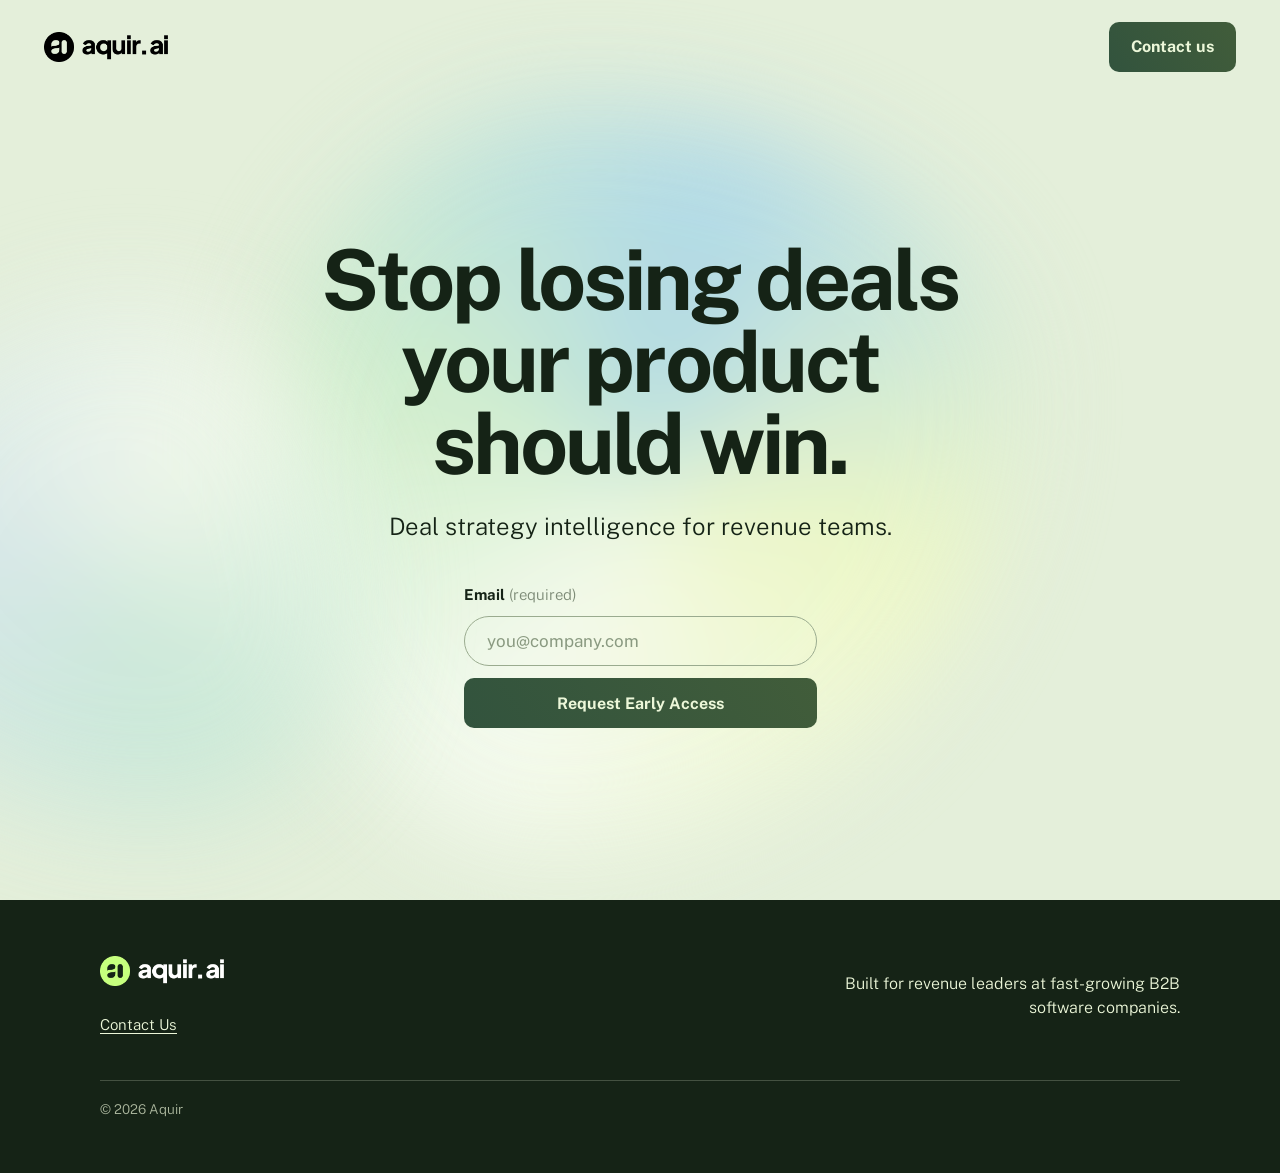
==== commit cc34dbe2: "Remove the Careers link from the footer Drop the Careers mailto link from both the homepage and cont" ====
--- a/index.html
+++ b/index.html
@@ -32,7 +32,7 @@
       <a class="brand" href="/" aria-label="aquir.ai home">
         <img class="brand__img" src="assets/logo-dark.png" width="470" height="114" alt="aquir.ai" />
       </a>
-      <a class="btn btn--contact" href="mailto:hello@aquir.ai?subject=Contact%20Aquir">Contact us</a>
+      <a class="btn btn--contact" href="contact.html">Contact us</a>
     </header>
 
     <div class="hero__content">
@@ -70,8 +70,7 @@
             <img class="brand__img" src="assets/logo-white.png" width="235" height="57" alt="aquir.ai" />
           </a>
           <nav class="footer-links" aria-label="Footer">
-            <a href="mailto:hello@aquir.ai?subject=Careers%20at%20Aquir">Careers</a>
-            <a href="mailto:hello@aquir.ai?subject=Contact%20Aquir">Contact Us</a>
+            <a href="contact.html">Contact Us</a>
           </nav>
         </div>
         <p class="site-footer__blurb">Built for revenue leaders at fast-growing B2B software companies.</p>
--- a/styles.css
+++ b/styles.css
@@ -174,10 +174,57 @@
 .signup__ok p { margin: 0 0 12px; font-weight: 400; }
 .signup__ok p:last-child { margin-bottom: 0; }
 .signup__ok-title { font-weight: 700; font-size: 19px; }
-.signup .hp { position: absolute !important; left: -9999px !important; width: 1px; height: 1px; opacity: 0; }
+.hp { position: absolute !important; left: -9999px !important; width: 1px; height: 1px; opacity: 0; }
 .signup__err { margin-top: 14px; max-width: 353px; font-weight: 500; color: #9d2f1a; }
 .signup__err a { color: inherit; }
 .signup__err[hidden] { display: none; }
+
+/* ============================= CONTACT ================================ */
+.contact__content { max-width: 560px; align-items: stretch; text-align: left; }
+.contact__title { text-align: center; font-size: clamp(34px, 7vw, 60px); line-height: 1; letter-spacing: -0.035em; color: var(--ink); }
+.contact__content .sub { text-align: center; }
+
+.contact-form { margin-top: 36px; width: 100%; display: flex; flex-direction: column; gap: 18px; }
+.contact-form[hidden] { display: none; }
+.field { display: flex; flex-direction: column; }
+.field-row { display: flex; gap: 16px; }
+.field-row .field { flex: 1; }
+.field label { margin-bottom: 8px; font-size: 15px; }
+.field label b { font-weight: 700; }
+.field .req { color: #7c8a76; font-weight: 300; margin-left: 4px; }
+
+.contact-form input,
+.contact-form textarea {
+  width: 100%;
+  padding: 13px 18px;
+  font: inherit; font-weight: 400; color: var(--ink);
+  background: rgba(255,255,255,.35);
+  border: 1px solid #9aab8f;
+  border-radius: var(--r-btn);
+  transition: border-color .15s, box-shadow .15s;
+}
+.contact-form input { height: 50px; padding-block: 0; }
+.contact-form textarea { resize: vertical; min-height: 128px; line-height: 1.5; }
+.contact-form input::placeholder,
+.contact-form textarea::placeholder { color: #8a9a81; }
+.contact-form input:focus,
+.contact-form textarea:focus { outline: none; border-color: var(--btn); box-shadow: 0 0 0 3px rgba(36,66,36,.16); }
+
+.contact-form button {
+  margin-top: 6px; height: 50px;
+  font-family: inherit; font-weight: 700; font-size: 16px;
+  color: var(--cream-green); background: var(--accent-sheen), var(--btn);
+  border: 0; border-radius: var(--r-btn); cursor: pointer;
+  transition: background .18s var(--ease), transform .18s var(--ease);
+}
+.contact-form button:hover { background: var(--accent-sheen), #1c351c; transform: translateY(-1px); }
+.contact-form button:disabled { opacity: .7; cursor: default; }
+
+.contact__ok { text-align: center; margin-inline: auto; }
+
+@media (max-width: 520px) {
+  .field-row { flex-direction: column; gap: 18px; }
+}
 
 /* ============================= FOOTER ================================= */
 .site-footer { background: var(--ink); color: var(--cream-green); padding: 56px clamp(20px, 5vw, 44px) 40px; }
